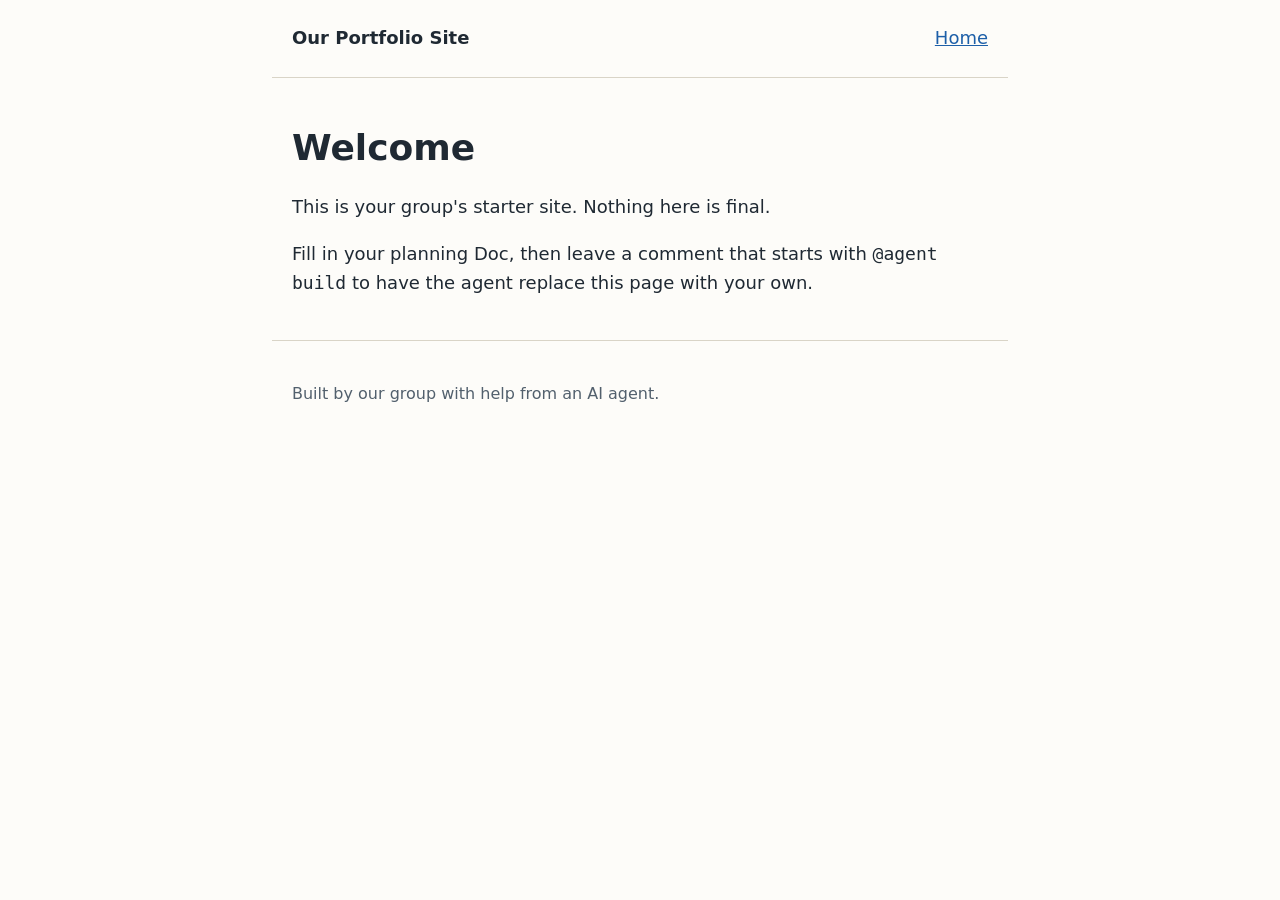
==== index.html @ a11d27cd "Initial commit" ====
<!DOCTYPE html>
<html lang="en">
<head>
  <meta charset="utf-8">
  <meta name="viewport" content="width=device-width, initial-scale=1">
  <title>Our Portfolio Site</title>
  <link rel="stylesheet" href="styles.css">
</head>
<body>
  <a class="skip-link" href="#main">Skip to main content</a>

  <header class="site-header">
    <p class="site-title"><a href="index.html">Our Portfolio Site</a></p>
    <nav aria-label="Main">
      <ul>
        <li><a href="index.html" aria-current="page">Home</a></li>
      </ul>
    </nav>
  </header>

  <main id="main">
    <h1>Welcome</h1>
    <p>This is your group's starter site. Nothing here is final.</p>
    <p>Fill in your planning Doc, then leave a comment that starts with
      <code>@agent build</code> to have the agent replace this page with your own.</p>
  </main>

  <footer class="site-footer">
    <p>Built by our group with help from an AI agent.</p>
  </footer>
</body>
</html>
---- styles.css ----
:root {
  --text: #1f2933;
  --muted: #52606d;
  --background: #fdfcf9;
  --accent: #1d5fa8;
  --border: #d9d4c7;
  --max-width: 46rem;
}

*,
*::before,
*::after {
  box-sizing: border-box;
}

body {
  margin: 0;
  font-family: system-ui, -apple-system, "Segoe UI", Roboto, sans-serif;
  font-size: 1.125rem;
  line-height: 1.6;
  color: var(--text);
  background: var(--background);
}

.site-header,
main,
.site-footer {
  max-width: var(--max-width);
  margin: 0 auto;
  padding: 1.5rem 1.25rem;
}

.site-header {
  display: flex;
  flex-wrap: wrap;
  align-items: baseline;
  justify-content: space-between;
  gap: 1rem;
  border-bottom: 1px solid var(--border);
}

.site-title {
  margin: 0;
  font-weight: 700;
}

.site-title a {
  color: inherit;
  text-decoration: none;
}

nav ul {
  display: flex;
  flex-wrap: wrap;
  gap: 1.25rem;
  margin: 0;
  padding: 0;
  list-style: none;
}

a {
  color: var(--accent);
}

a:focus-visible {
  outline: 3px solid var(--accent);
  outline-offset: 2px;
}

h1 {
  font-size: 2.25rem;
  line-height: 1.2;
}

img,
video {
  max-width: 100%;
  height: auto;
}

.site-footer {
  border-top: 1px solid var(--border);
  color: var(--muted);
  font-size: 1rem;
}

.skip-link {
  position: absolute;
  left: -999rem;
}

.skip-link:focus {
  left: 1rem;
  top: 1rem;
  padding: 0.5rem 0.75rem;
  background: var(--background);
}
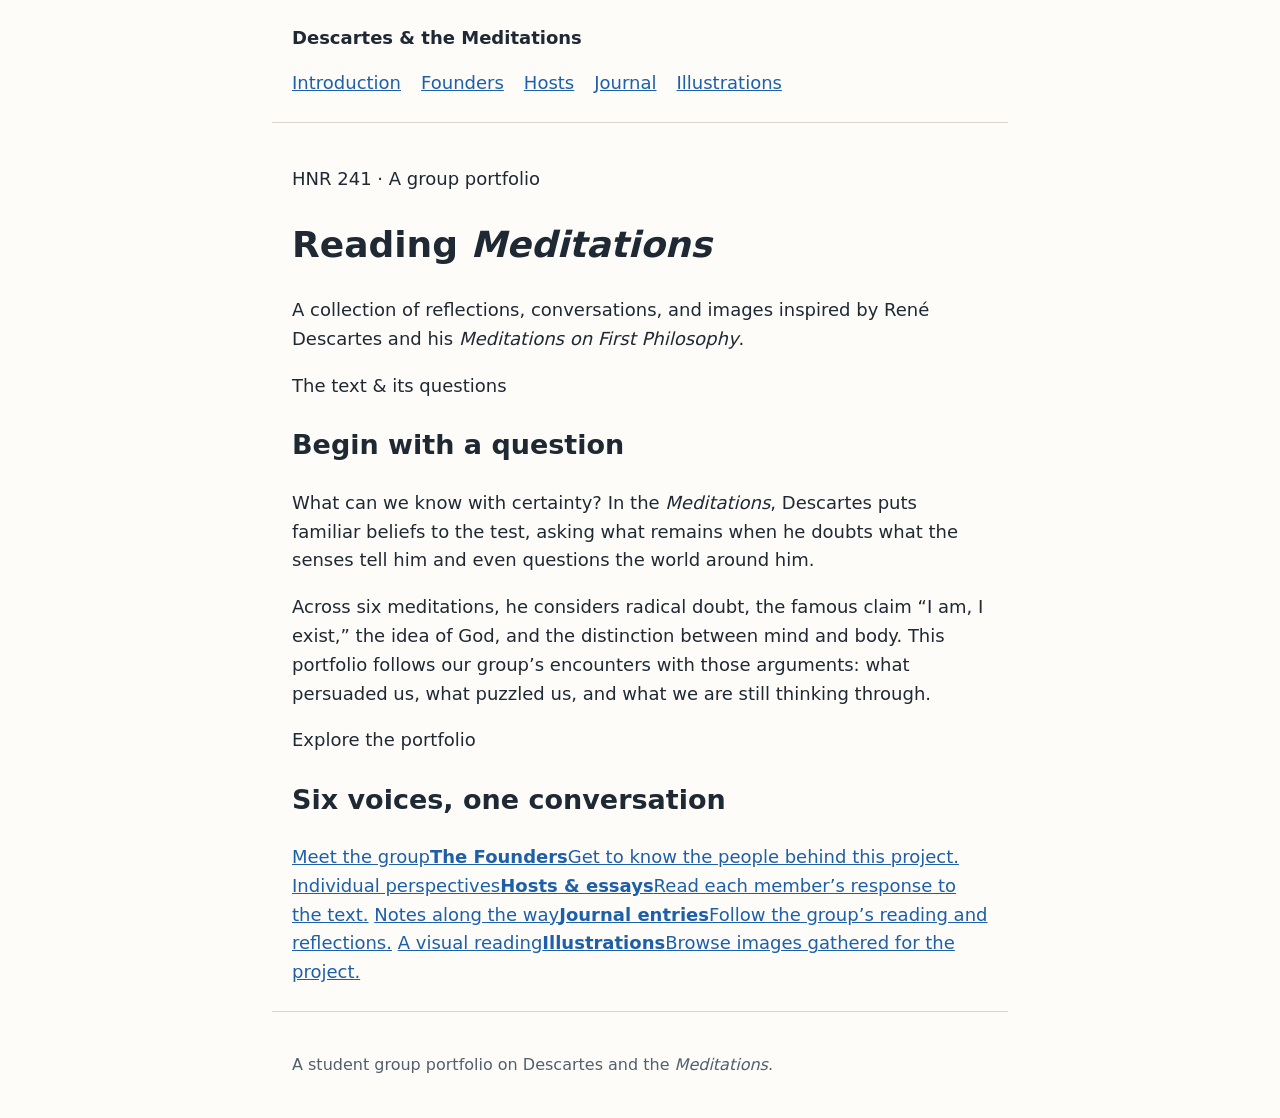
==== commit a0a62192: "Agent: update index.html" ====
--- a/index.html
+++ b/index.html
@@ -3,30 +3,54 @@
 <head>
   <meta charset="utf-8">
   <meta name="viewport" content="width=device-width, initial-scale=1">
-  <title>Our Portfolio Site</title>
+  <title>Descartes &amp; the Meditations | HNR 241</title>
   <link rel="stylesheet" href="styles.css">
 </head>
 <body>
   <a class="skip-link" href="#main">Skip to main content</a>
 
   <header class="site-header">
-    <p class="site-title"><a href="index.html">Our Portfolio Site</a></p>
-    <nav aria-label="Main">
+    <p class="site-title"><a href="index.html">Descartes <span aria-hidden="true">&amp;</span> the Meditations</a></p>
+    <nav aria-label="Main navigation">
       <ul>
-        <li><a href="index.html" aria-current="page">Home</a></li>
+        <li><a href="index.html" aria-current="page">Introduction</a></li>
+        <li><a href="founders.html">Founders</a></li>
+        <li><a href="hosts.html">Hosts</a></li>
+        <li><a href="journal.html">Journal</a></li>
+        <li><a href="illustrations.html">Illustrations</a></li>
       </ul>
     </nav>
   </header>
 
   <main id="main">
-    <h1>Welcome</h1>
-    <p>This is your group's starter site. Nothing here is final.</p>
-    <p>Fill in your planning Doc, then leave a comment that starts with
-      <code>@agent build</code> to have the agent replace this page with your own.</p>
+    <section class="hero" aria-labelledby="page-title">
+      <p class="eyebrow">HNR 241 · A group portfolio</p>
+      <h1 id="page-title">Reading <em>Meditations</em></h1>
+      <p class="hero-intro">A collection of reflections, conversations, and images inspired by René Descartes and his <em>Meditations on First Philosophy</em>.</p>
+      <div class="piano-rule" aria-hidden="true"><span></span><span></span><span></span><span></span><span></span></div>
+    </section>
+
+    <section class="content-section" aria-labelledby="about-title">
+      <p class="eyebrow">The text &amp; its questions</p>
+      <h2 id="about-title">Begin with a question</h2>
+      <p>What can we know with certainty? In the <em>Meditations</em>, Descartes puts familiar beliefs to the test, asking what remains when he doubts what the senses tell him and even questions the world around him.</p>
+      <p>Across six meditations, he considers radical doubt, the famous claim “I am, I exist,” the idea of God, and the distinction between mind and body. This portfolio follows our group’s encounters with those arguments: what persuaded us, what puzzled us, and what we are still thinking through.</p>
+    </section>
+
+    <section class="content-section" aria-labelledby="explore-title">
+      <p class="eyebrow">Explore the portfolio</p>
+      <h2 id="explore-title">Six voices, one conversation</h2>
+      <div class="page-cards">
+        <a class="page-card" href="founders.html"><span class="card-label">Meet the group</span><strong>The Founders</strong><span>Get to know the people behind this project.</span></a>
+        <a class="page-card" href="hosts.html"><span class="card-label">Individual perspectives</span><strong>Hosts &amp; essays</strong><span>Read each member’s response to the text.</span></a>
+        <a class="page-card" href="journal.html"><span class="card-label">Notes along the way</span><strong>Journal entries</strong><span>Follow the group’s reading and reflections.</span></a>
+        <a class="page-card" href="illustrations.html"><span class="card-label">A visual reading</span><strong>Illustrations</strong><span>Browse images gathered for the project.</span></a>
+      </div>
+    </section>
   </main>
 
   <footer class="site-footer">
-    <p>Built by our group with help from an AI agent.</p>
+    <p>A student group portfolio on Descartes and the <em>Meditations</em>.</p>
   </footer>
 </body>
 </html>
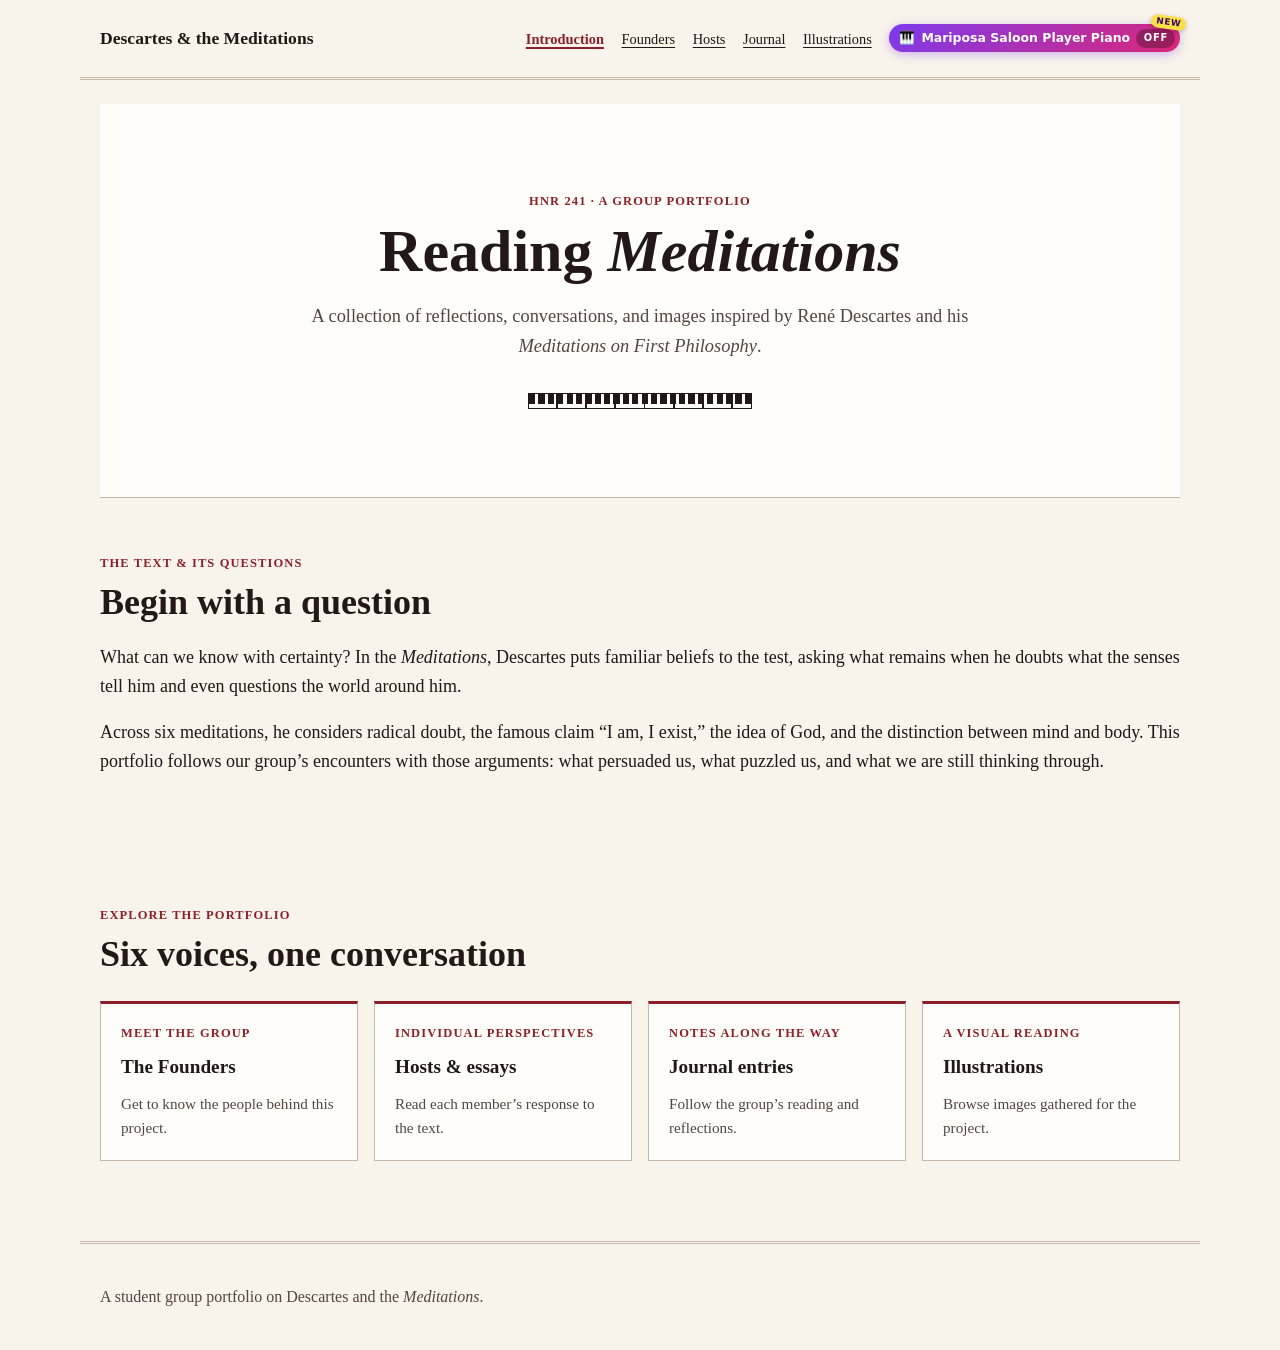
==== commit 6e3dc30a: "Add a player piano to the site header A switch at the end of the navigation plays the opening of Sco" ====
--- a/index.html
+++ b/index.html
@@ -5,6 +5,7 @@
   <meta name="viewport" content="width=device-width, initial-scale=1">
   <title>Descartes &amp; the Meditations | HNR 241</title>
   <link rel="stylesheet" href="styles.css">
+  <script src="player-piano.js" defer></script>
 </head>
 <body>
   <a class="skip-link" href="#main">Skip to main content</a>
@@ -27,7 +28,7 @@
       <p class="eyebrow">HNR 241 · A group portfolio</p>
       <h1 id="page-title">Reading <em>Meditations</em></h1>
       <p class="hero-intro">A collection of reflections, conversations, and images inspired by René Descartes and his <em>Meditations on First Philosophy</em>.</p>
-      <div class="piano-rule" aria-hidden="true"><span></span><span></span><span></span><span></span><span></span></div>
+      <div class="piano-rule" aria-hidden="true"><span></span><span></span><span></span><span></span><span></span><span></span><span></span><span></span><span></span><span></span><span></span><span></span><span></span><span></span><span></span><span></span><span></span><span></span><span></span><span></span><span></span><span></span><span></span><span></span></div>
     </section>
 
     <section class="content-section" aria-labelledby="about-title">
--- a/styles.css
+++ b/styles.css
@@ -1,10 +1,11 @@
 :root {
-  --text: #1f2933;
-  --muted: #52606d;
-  --background: #fdfcf9;
-  --accent: #1d5fa8;
-  --border: #d9d4c7;
-  --max-width: 46rem;
+  --text: #211817;
+  --muted: #554542;
+  --background: #f8f3eb;
+  --accent: #8b2028;
+  --border: #c9b8a7;
+  --paper: #fffdf9;
+  --max-width: 70rem;
 }
 
 *,
@@ -15,7 +16,7 @@
 
 body {
   margin: 0;
-  font-family: system-ui, -apple-system, "Segoe UI", Roboto, sans-serif;
+  font-family: "Merriweather", Georgia, serif;
   font-size: 1.125rem;
   line-height: 1.6;
   color: var(--text);
@@ -68,8 +69,13 @@
 }
 
 h1 {
-  font-size: 2.25rem;
-  line-height: 1.2;
+  font-size: clamp(2.25rem, 5vw, 3.75rem);
+  line-height: 1.15;
+}
+
+h2 {
+  font-size: clamp(1.6rem, 3vw, 2.25rem);
+  line-height: 1.25;
 }
 
 img,
@@ -92,6 +98,189 @@
 .skip-link:focus {
   left: 1rem;
   top: 1rem;
+  z-index: 2;
   padding: 0.5rem 0.75rem;
-  background: var(--background);
-}
+  color: var(--text);
+  background: var(--paper);
+  outline: 3px solid var(--accent);
+}
+
+.site-header {
+  align-items: center;
+  border-bottom: 3px double var(--border);
+}
+
+.site-title {
+  font-size: 1.1rem;
+}
+
+nav ul {
+  gap: 0.5rem 1.1rem;
+}
+
+nav a {
+  color: var(--text);
+  font-size: 0.9rem;
+  text-decoration-thickness: 1px;
+  text-underline-offset: 0.2em;
+}
+
+nav a[aria-current="page"] {
+  color: var(--accent);
+  font-weight: 700;
+  text-decoration-thickness: 2px;
+}
+
+main {
+  min-height: 65vh;
+}
+
+.hero {
+  padding: clamp(2rem, 7vw, 5.5rem) clamp(1.25rem, 6vw, 4rem);
+  border-bottom: 1px solid var(--border);
+  background: var(--paper);
+  text-align: center;
+}
+
+.hero h1 {
+  margin: 0.35rem 0 1rem;
+}
+
+.hero-intro {
+  max-width: 43rem;
+  margin: 0 auto 1.5rem;
+  color: var(--muted);
+  font-size: 1.15rem;
+}
+
+.eyebrow,
+.card-label {
+  margin: 0;
+  color: var(--accent);
+  font-size: 0.78rem;
+  font-weight: 700;
+  letter-spacing: 0.09em;
+  text-transform: uppercase;
+}
+
+.piano-rule {
+  display: flex;
+  justify-content: center;
+  gap: 0.2rem;
+  width: min(14rem, 70%);
+  height: 1rem;
+  margin: 2rem auto 0;
+  border: 1px solid var(--text);
+  background: repeating-linear-gradient(90deg, var(--paper) 0 1.7rem, var(--text) 1.7rem 1.82rem);
+}
+
+.piano-rule span {
+  display: block;
+  width: 0.72rem;
+  height: 0.62rem;
+  background: var(--text);
+}
+
+.content-section {
+  padding: clamp(2rem, 5vw, 3.5rem) 0;
+}
+
+.content-section h2 {
+  margin: 0.35rem 0 1rem;
+}
+
+.page-cards,
+.profile-grid {
+  display: grid;
+  grid-template-columns: repeat(auto-fit, minmax(min(100%, 15rem), 1fr));
+  gap: 1rem;
+  margin-top: 1.5rem;
+}
+
+.page-card,
+.profile-card {
+  display: flex;
+  flex-direction: column;
+  gap: 0.55rem;
+  min-height: 10rem;
+  padding: 1.25rem;
+  border: 1px solid var(--border);
+  border-top: 3px solid var(--accent);
+  background: var(--paper);
+}
+
+.page-card {
+  color: var(--text);
+  text-decoration: none;
+}
+
+.page-card:hover {
+  border-color: var(--accent);
+}
+
+.page-card:focus-visible {
+  outline: 3px solid var(--accent);
+  outline-offset: 3px;
+}
+
+.page-card strong,
+.profile-card h2 {
+  font-size: 1.2rem;
+}
+
+.page-card > span:last-child,
+.profile-card p {
+  color: var(--muted);
+  font-size: 0.95rem;
+}
+
+.page-intro {
+  max-width: 48rem;
+  margin-bottom: 2rem;
+}
+
+.page-intro h1 {
+  margin-bottom: 0.5rem;
+}
+
+.profile-card h2 {
+  margin: 0;
+}
+
+.portrait-placeholder {
+  display: grid;
+  min-height: 8rem;
+  place-items: center;
+  border: 1px dashed var(--border);
+  color: var(--muted);
+  background: #f3ece2;
+  font-size: 0.9rem;
+  text-align: center;
+}
+
+.content-note {
+  padding: 1rem 1.25rem;
+  border-left: 4px solid var(--accent);
+  background: var(--paper);
+}
+
+.site-footer {
+  border-top: 3px double var(--border);
+}
+
+@media (max-width: 42rem) {
+  .site-header {
+    align-items: flex-start;
+  }
+
+  .site-header,
+  main,
+  .site-footer {
+    padding-right: 1rem;
+    padding-left: 1rem;
+  }
+
+  nav ul {
+    gap: 0.45rem 0.85rem;
+  }
+}
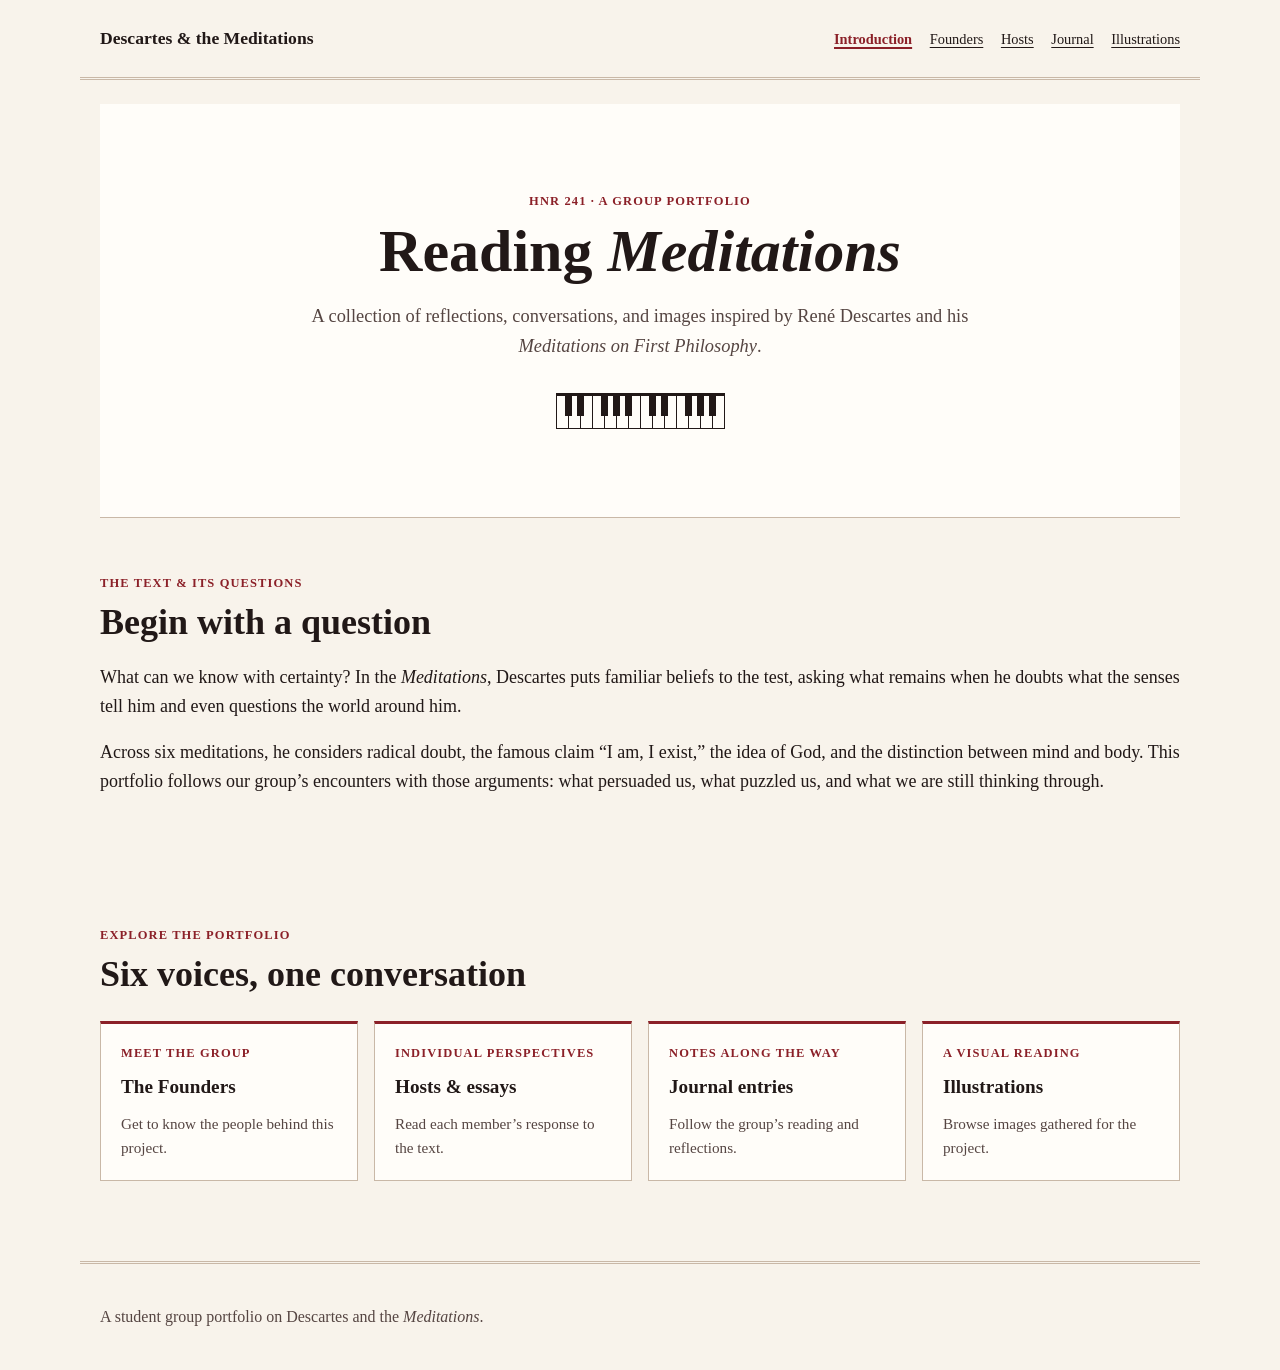
==== commit 474ada05: "Fix the keyboard graphic on the home page The strip under the title drew five black squares bunched " ====
--- a/index.html
+++ b/index.html
@@ -5,7 +5,6 @@
   <meta name="viewport" content="width=device-width, initial-scale=1">
   <title>Descartes &amp; the Meditations | HNR 241</title>
   <link rel="stylesheet" href="styles.css">
-  <script src="player-piano.js" defer></script>
 </head>
 <body>
   <a class="skip-link" href="#main">Skip to main content</a>
--- a/styles.css
+++ b/styles.css
@@ -163,21 +163,35 @@
   text-transform: uppercase;
 }
 
+/* Two octaves, C to B: one span per key, in keyboard order. */
 .piano-rule {
   display: flex;
-  justify-content: center;
-  gap: 0.2rem;
-  width: min(14rem, 70%);
-  height: 1rem;
+  box-sizing: content-box;
+  width: min(10.5rem, 70%);
+  height: 2rem;
   margin: 2rem auto 0;
-  border: 1px solid var(--text);
-  background: repeating-linear-gradient(90deg, var(--paper) 0 1.7rem, var(--text) 1.7rem 1.82rem);
+  border: solid var(--text);
+  border-width: 3px 1px 1px 0;
+  background: var(--paper);
 }
 
 .piano-rule span {
-  display: block;
-  width: 0.72rem;
-  height: 0.62rem;
+  flex: 1;
+  border-left: 1px solid var(--text);
+}
+
+/* The sharps: 7/168 of the width, centred on the line between two naturals. */
+.piano-rule span:nth-child(12n + 2),
+.piano-rule span:nth-child(12n + 4),
+.piano-rule span:nth-child(12n + 7),
+.piano-rule span:nth-child(12n + 9),
+.piano-rule span:nth-child(12n + 11) {
+  z-index: 1;
+  flex: none;
+  width: calc(100% * 7 / 168);
+  height: 62.5%;
+  margin: 0 calc(100% * -4 / 168) 0 calc(100% * -3 / 168);
+  border: 0;
   background: var(--text);
 }
 
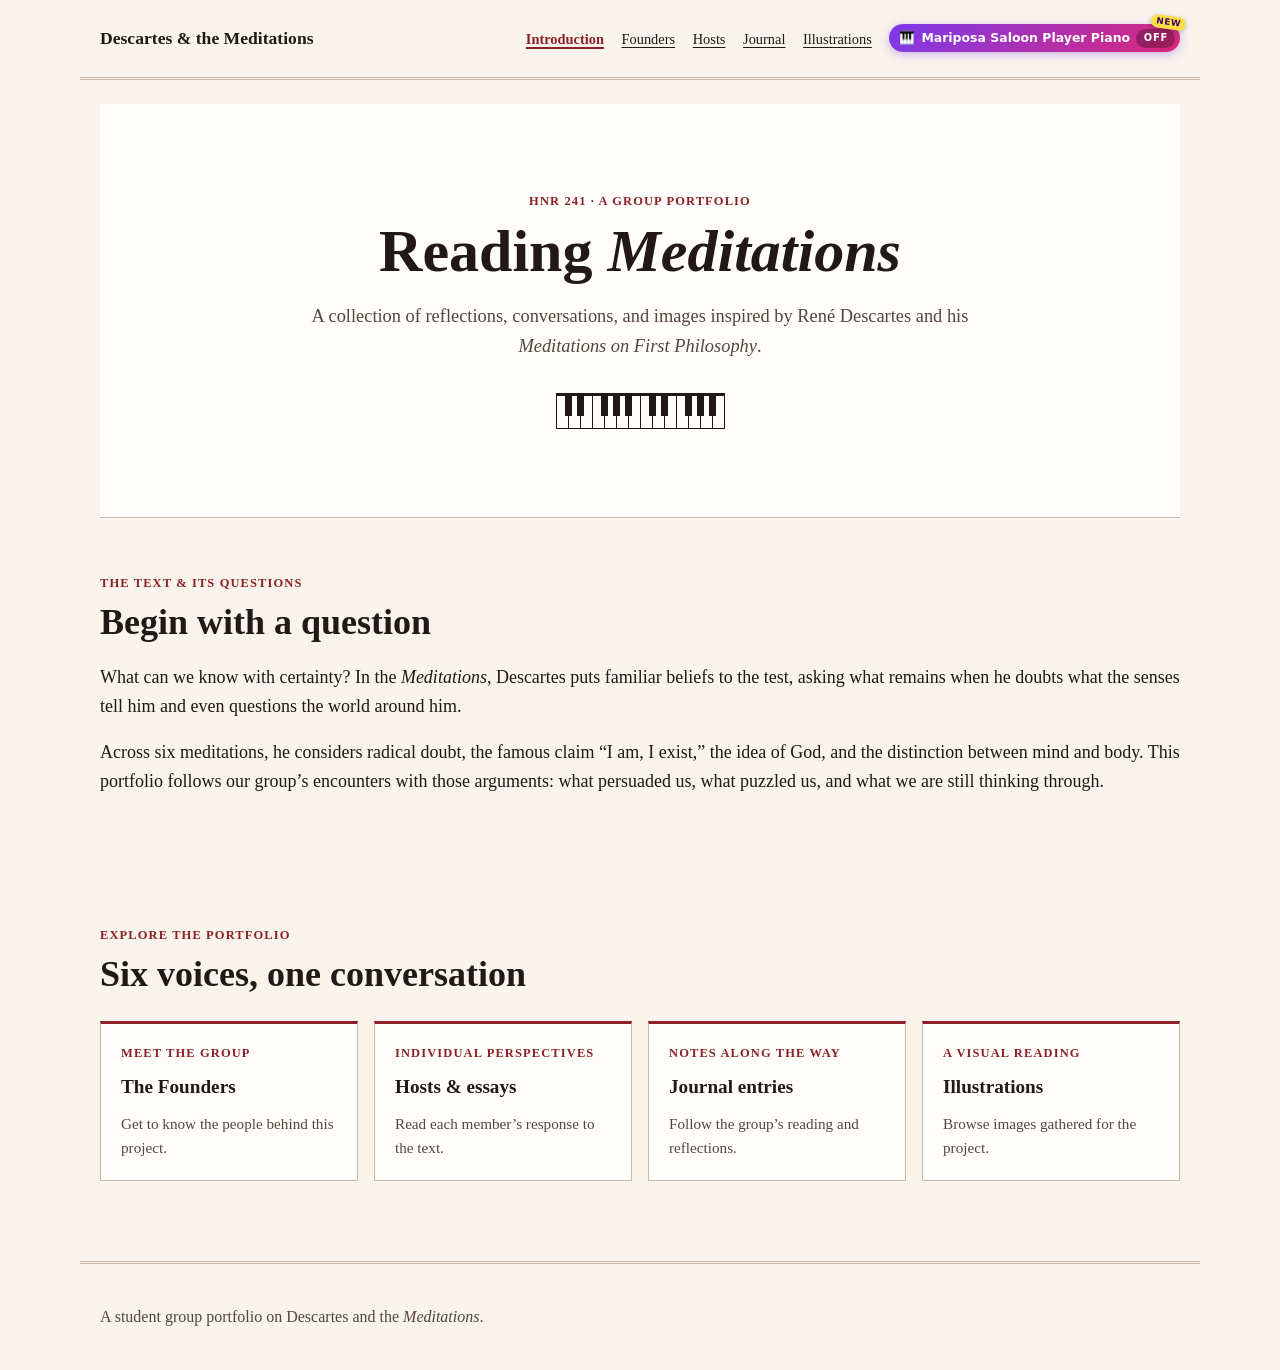
==== commit 80ec3727: "Add player piano and fix keyboard graphic" ====
--- a/index.html
+++ b/index.html
@@ -5,6 +5,7 @@
   <meta name="viewport" content="width=device-width, initial-scale=1">
   <title>Descartes &amp; the Meditations | HNR 241</title>
   <link rel="stylesheet" href="styles.css">
+  <script src="player-piano.js" defer></script>
 </head>
 <body>
   <a class="skip-link" href="#main">Skip to main content</a>
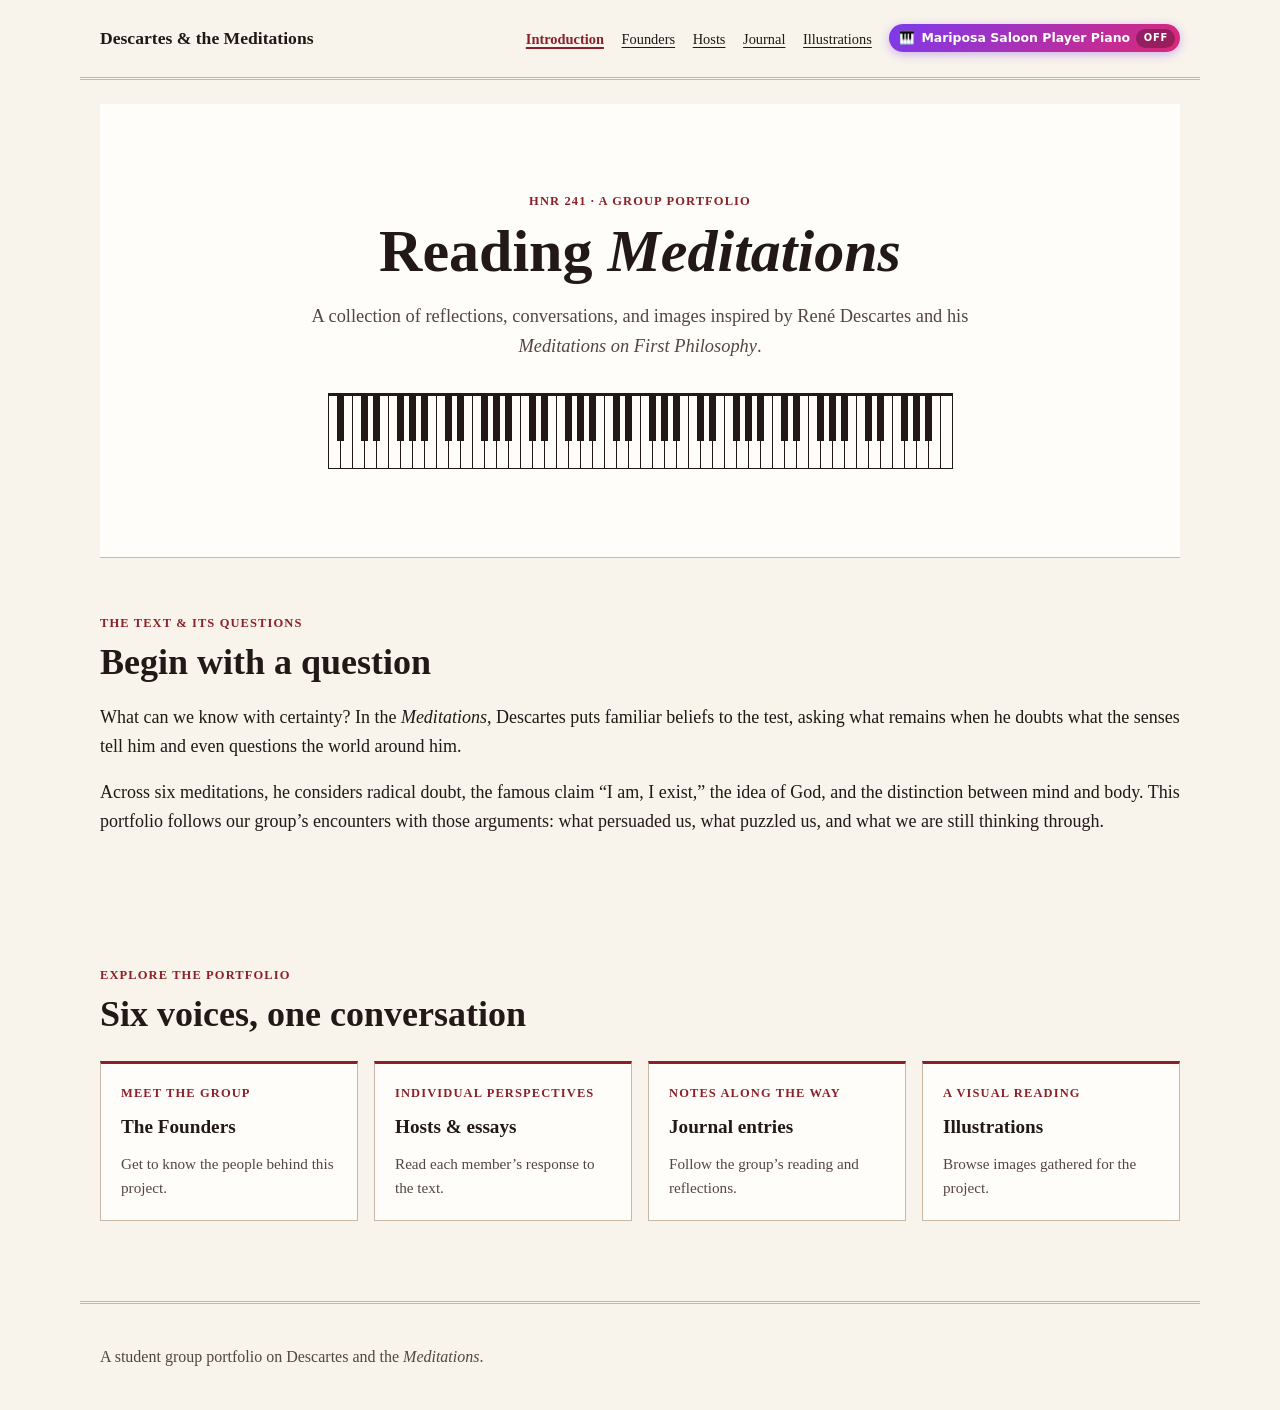
==== commit 5acc6e59: "Piano: modal synthesis and 88-key keyboard" ====
--- a/index.html
+++ b/index.html
@@ -28,7 +28,7 @@
       <p class="eyebrow">HNR 241 · A group portfolio</p>
       <h1 id="page-title">Reading <em>Meditations</em></h1>
       <p class="hero-intro">A collection of reflections, conversations, and images inspired by René Descartes and his <em>Meditations on First Philosophy</em>.</p>
-      <div class="piano-rule" aria-hidden="true"><span></span><span></span><span></span><span></span><span></span><span></span><span></span><span></span><span></span><span></span><span></span><span></span><span></span><span></span><span></span><span></span><span></span><span></span><span></span><span></span><span></span><span></span><span></span><span></span></div>
+      <div class="piano-rule" aria-hidden="true" data-low="21"><span></span><span></span><span></span><span></span><span></span><span></span><span></span><span></span><span></span><span></span><span></span><span></span><span></span><span></span><span></span><span></span><span></span><span></span><span></span><span></span><span></span><span></span><span></span><span></span><span></span><span></span><span></span><span></span><span></span><span></span><span></span><span></span><span></span><span></span><span></span><span></span><span></span><span></span><span></span><span></span><span></span><span></span><span></span><span></span><span></span><span></span><span></span><span></span><span></span><span></span><span></span><span></span><span></span><span></span><span></span><span></span><span></span><span></span><span></span><span></span><span></span><span></span><span></span><span></span><span></span><span></span><span></span><span></span><span></span><span></span><span></span><span></span><span></span><span></span><span></span><span></span><span></span><span></span><span></span><span></span><span></span><span></span><span></span><span></span><span></span><span></span><span></span><span></span></div>
     </section>
 
     <section class="content-section" aria-labelledby="about-title">
--- a/styles.css
+++ b/styles.css
@@ -163,12 +163,13 @@
   text-transform: uppercase;
 }
 
-/* Two octaves, C to B: one span per key, in keyboard order. */
+/* The full keyboard, A0 to C8: one span per key, in keyboard order. */
 .piano-rule {
   display: flex;
   box-sizing: content-box;
-  width: min(10.5rem, 70%);
-  height: 2rem;
+  width: min(39rem, 100% - 1px);
+  height: min(4.5rem, 10.5vw);
+  height: round(min(4.5rem, 10.5vw), 1px);   /* whole pixels, where round() is understood */
   margin: 2rem auto 0;
   border: solid var(--text);
   border-width: 3px 1px 1px 0;
@@ -180,17 +181,17 @@
   border-left: 1px solid var(--text);
 }
 
-/* The sharps: 7/168 of the width, centred on the line between two naturals. */
+/* The sharps: 7/624 of the width, centred on the line between two naturals. */
+.piano-rule span:nth-child(12n),
 .piano-rule span:nth-child(12n + 2),
-.piano-rule span:nth-child(12n + 4),
+.piano-rule span:nth-child(12n + 5),
 .piano-rule span:nth-child(12n + 7),
-.piano-rule span:nth-child(12n + 9),
-.piano-rule span:nth-child(12n + 11) {
+.piano-rule span:nth-child(12n + 10) {
   z-index: 1;
   flex: none;
-  width: calc(100% * 7 / 168);
+  width: calc(100% * 7 / 624);
   height: 62.5%;
-  margin: 0 calc(100% * -4 / 168) 0 calc(100% * -3 / 168);
+  margin: 0 calc(100% * -4 / 624) 0 calc(100% * -3 / 624);
   border: 0;
   background: var(--text);
 }
